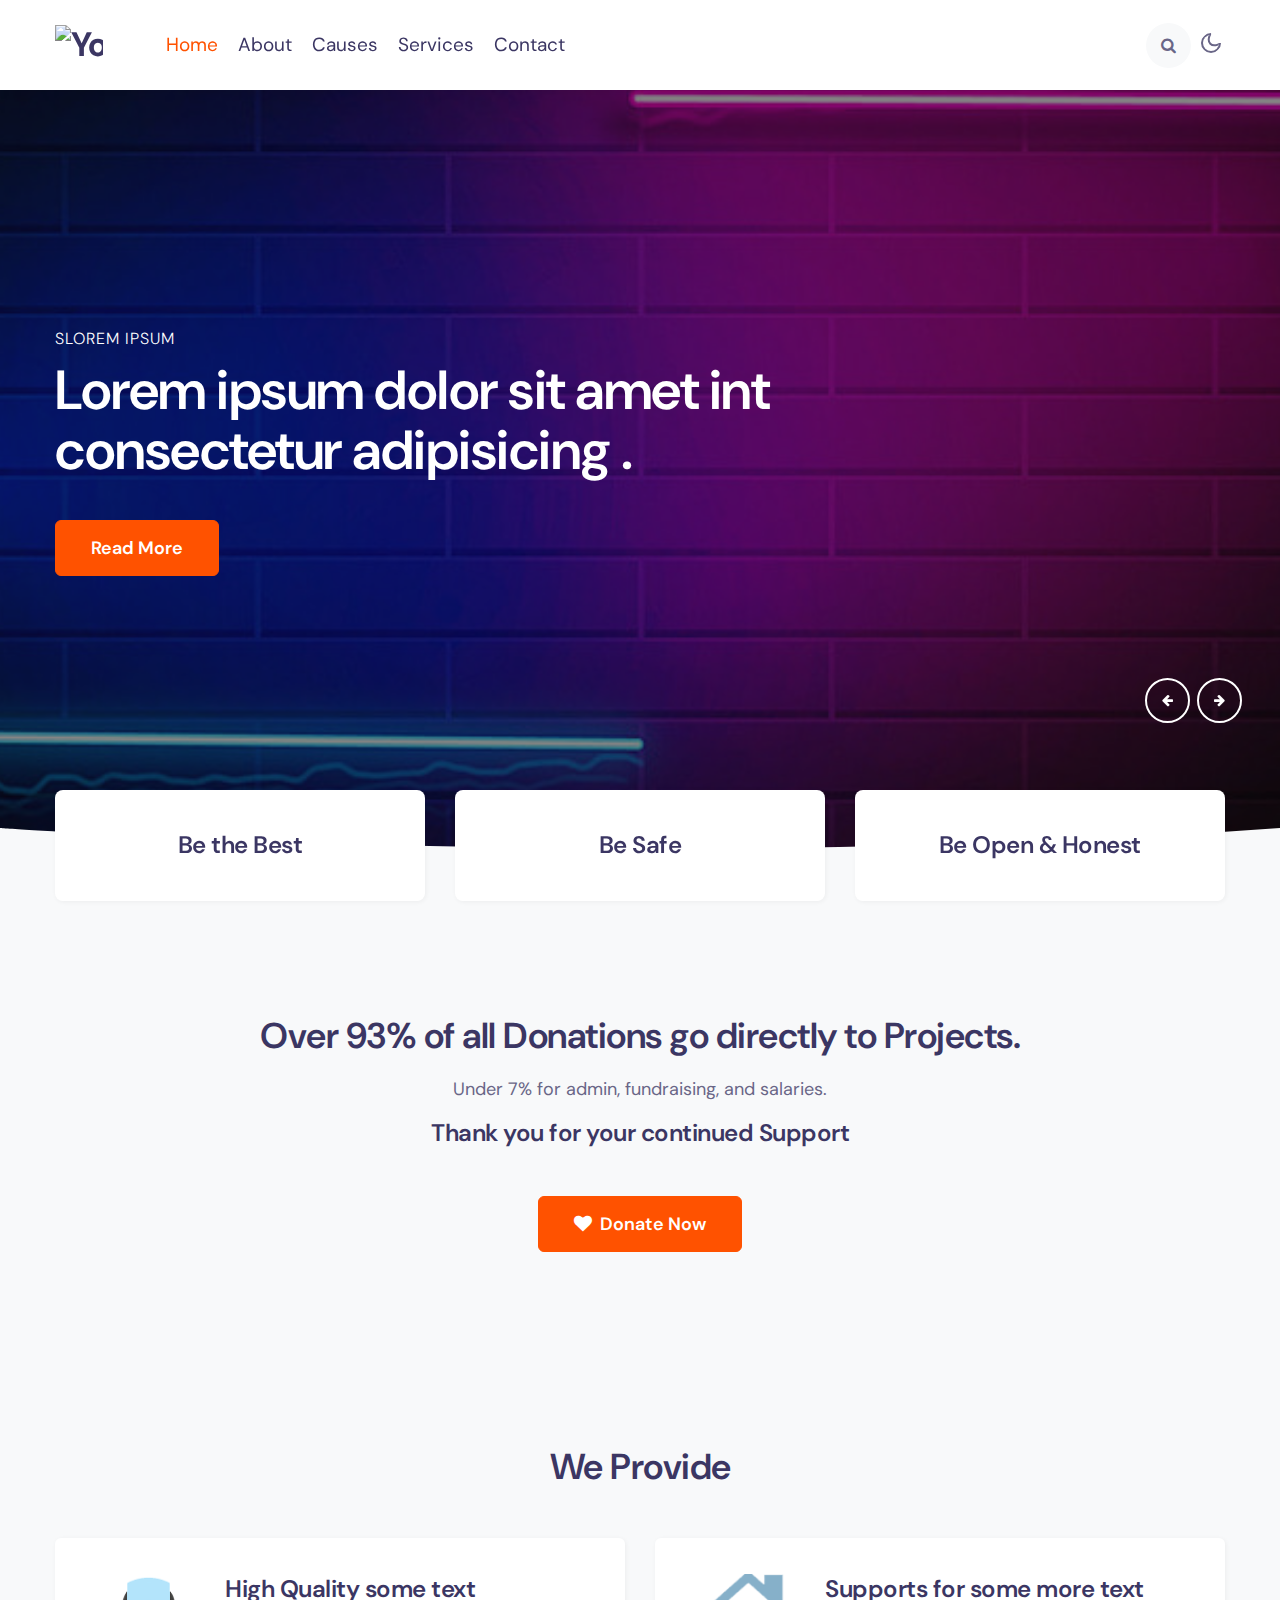
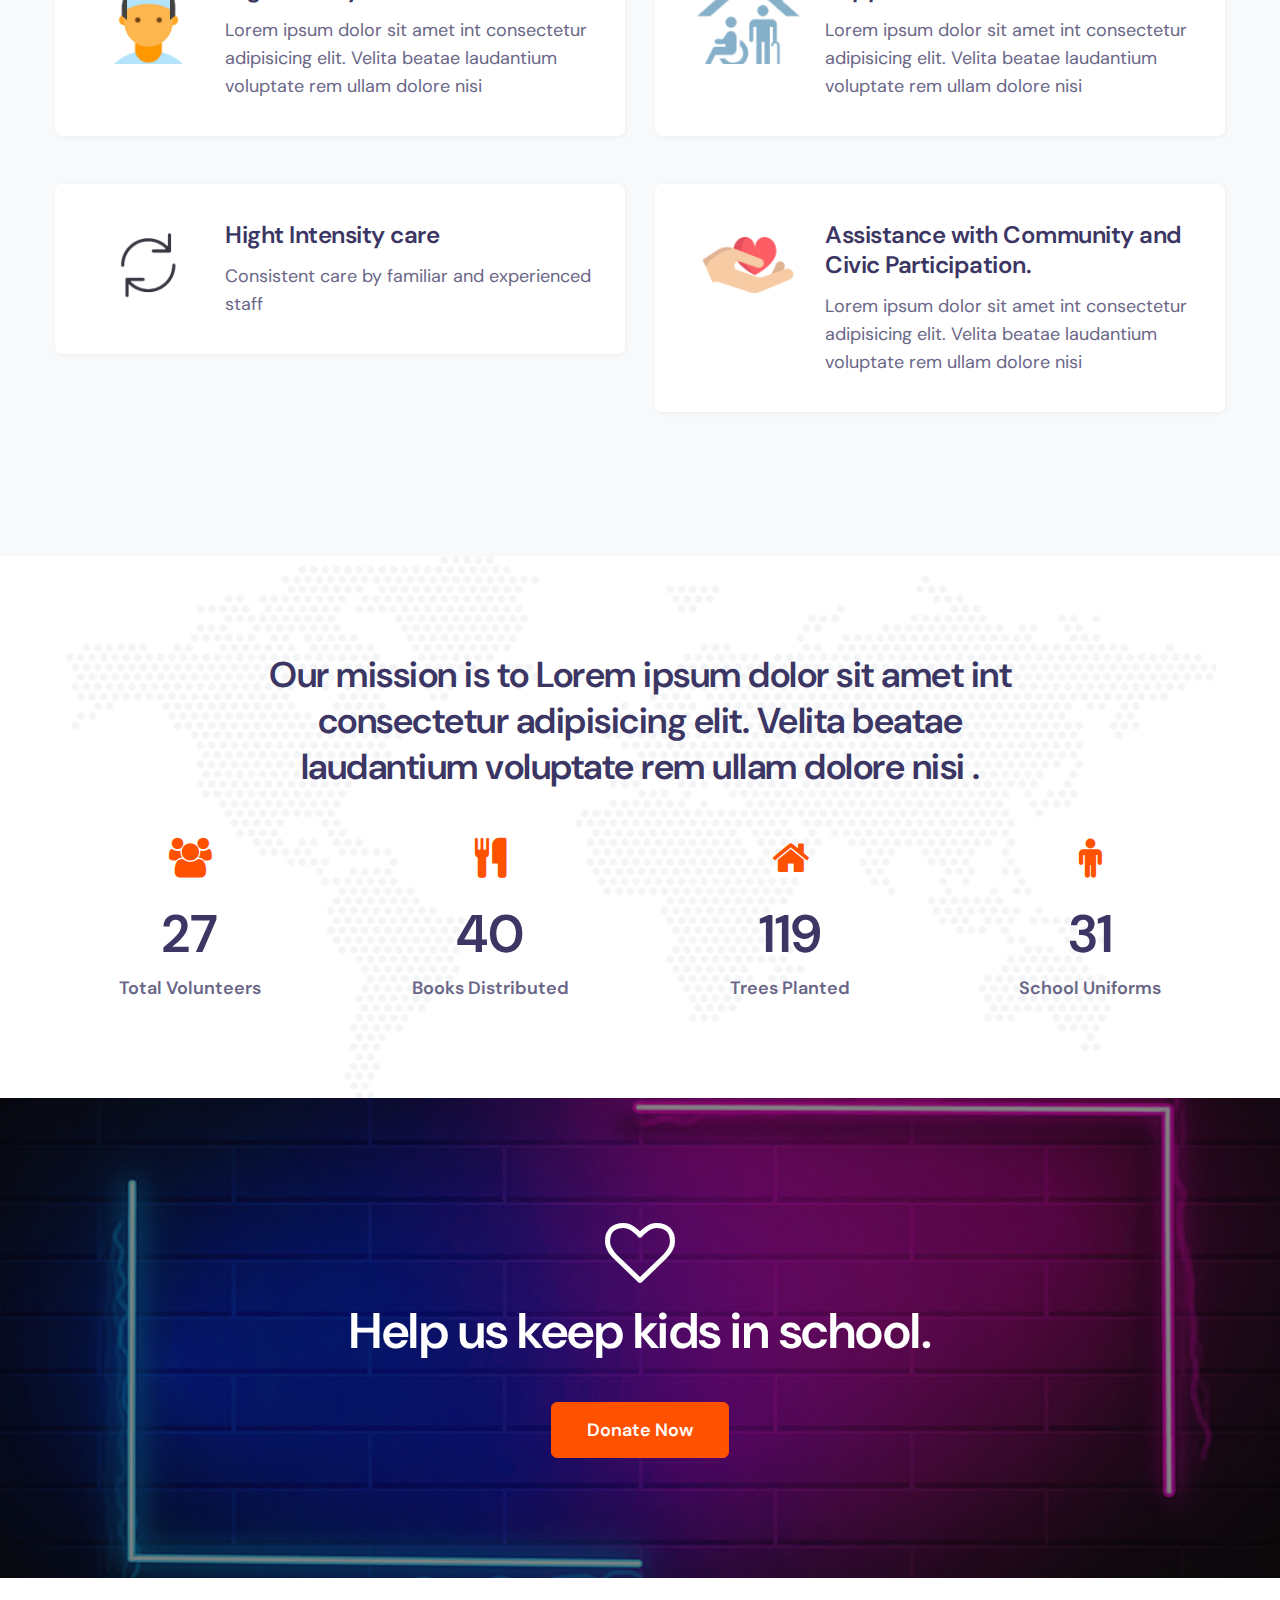
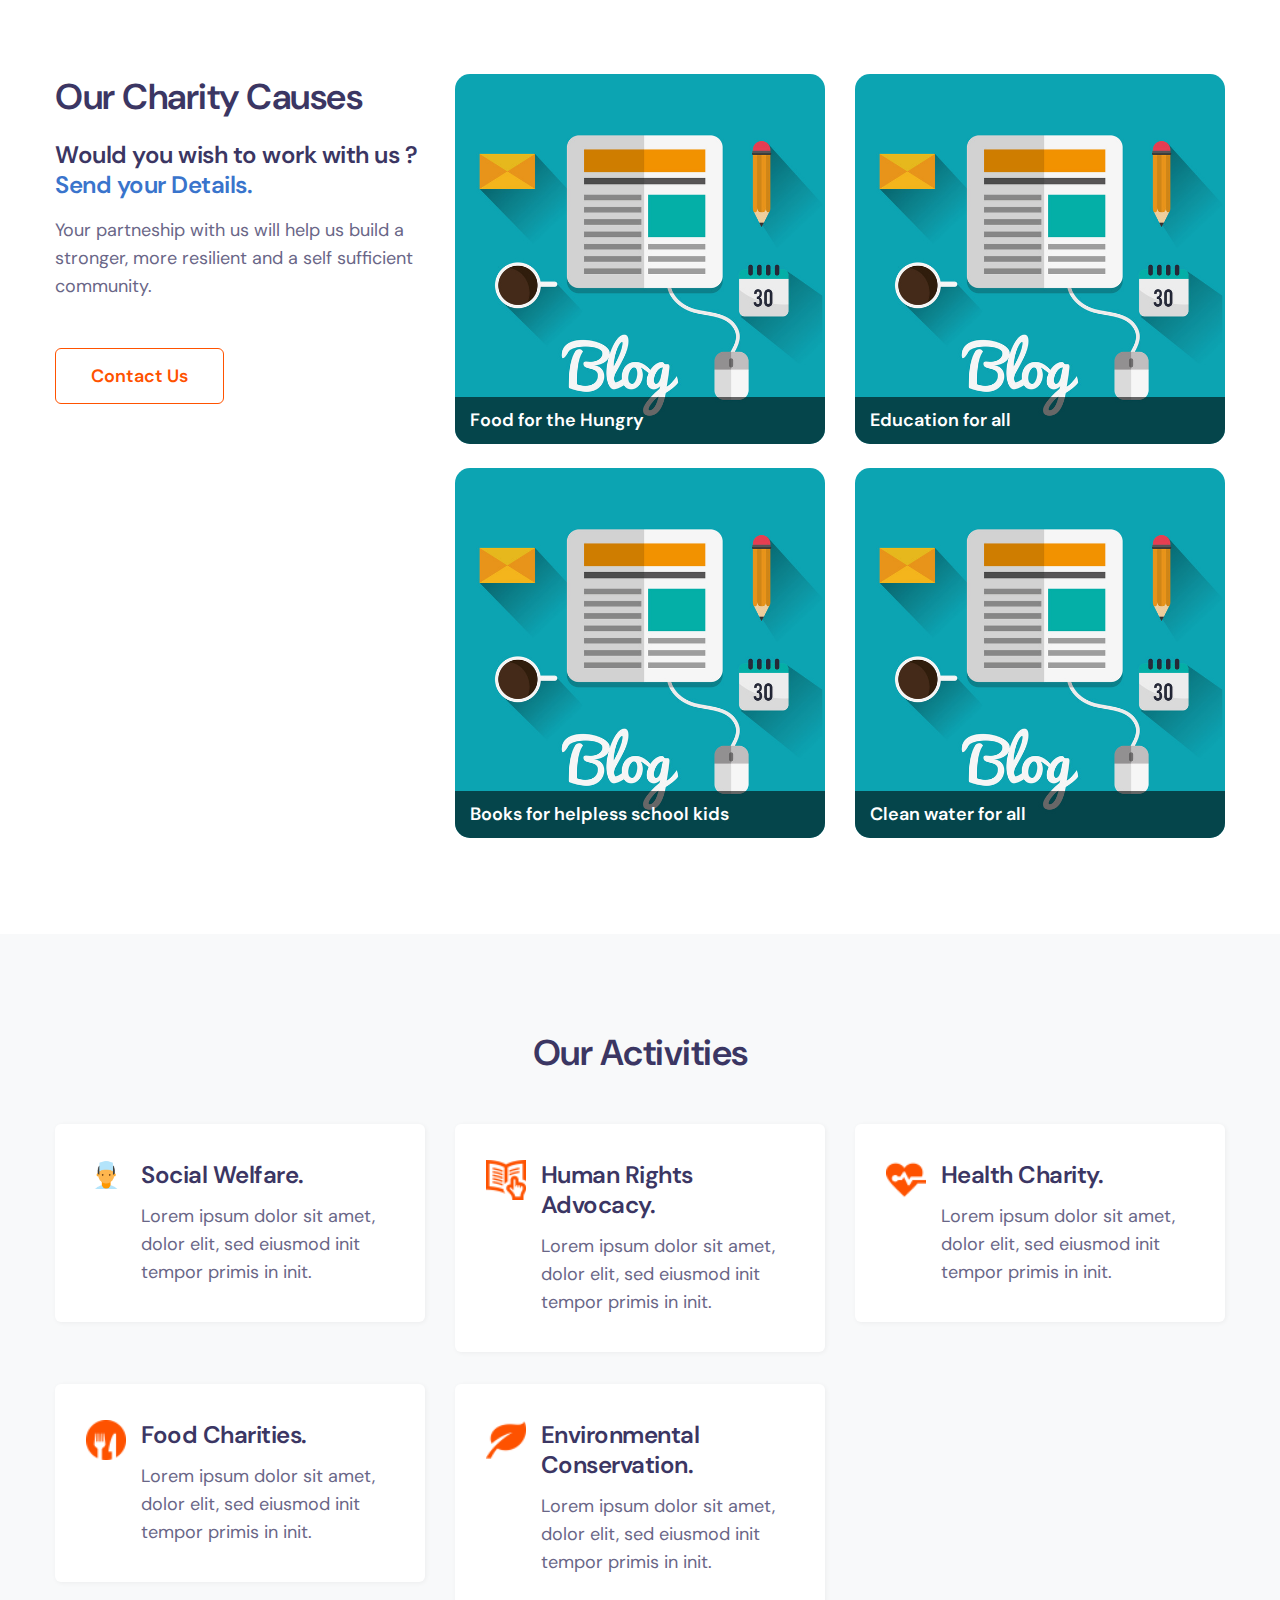
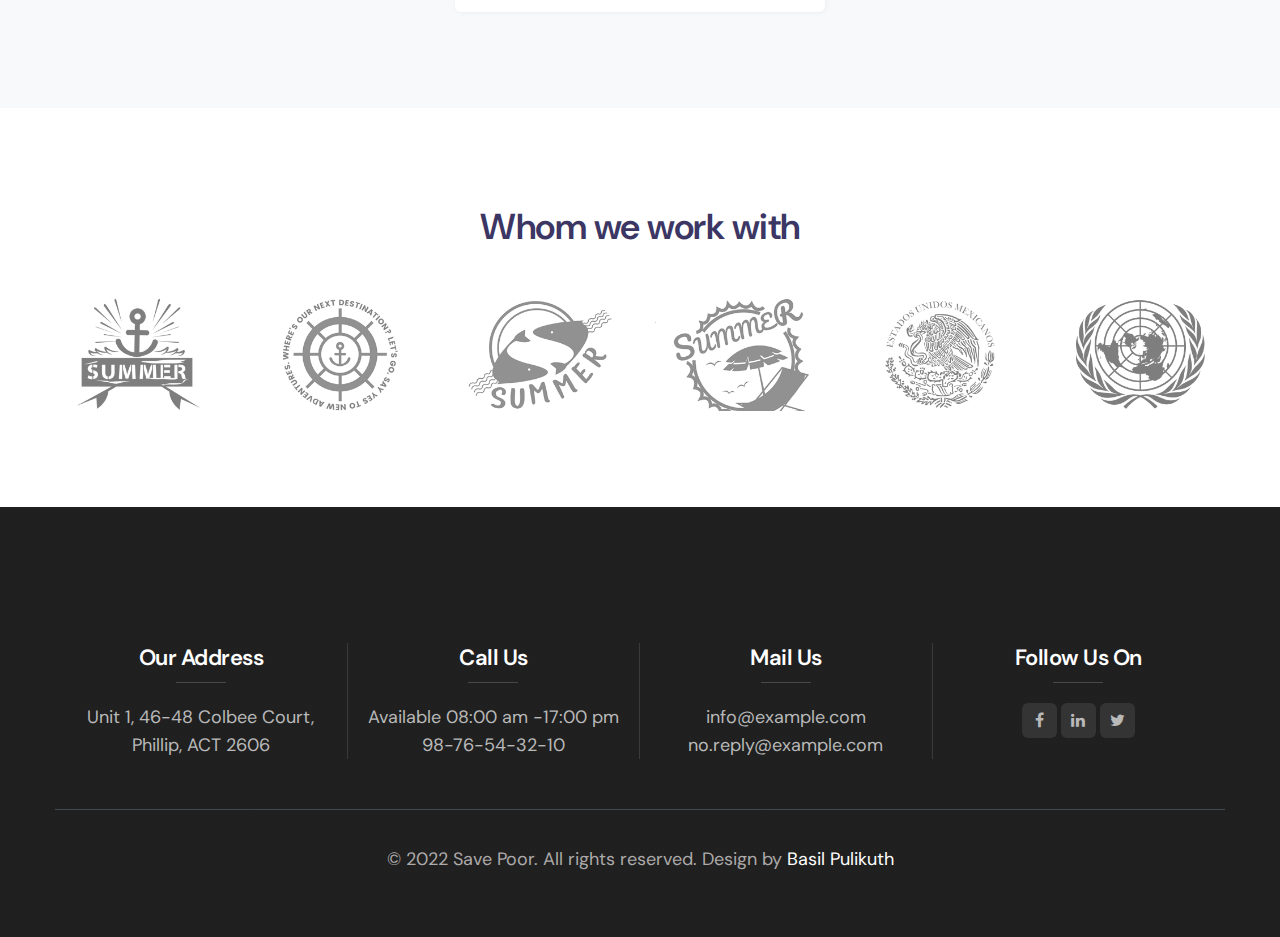
==== index.html @ de3ff063 "Add files via upload" ====
<!doctype html>
<html lang="en">
  <head>
    <!-- Required meta tags -->
    <meta charset="utf-8">
    <meta name="viewport" content="width=device-width, initial-scale=1, shrink-to-fit=no">
    <link rel="shortcut icon" href="./assets/images/it_logo-removebg-preview.png" type="image/x-icon">
    <title>Ganze Helping Hands </title>

    <link href="//fonts.googleapis.com/css2?family=DM+Sans:wght@400;700&display=swap" rel="stylesheet">
    
    <!-- Template CSS -->
    <link rel="stylesheet" href="assets/css/style-starter.css">
  </head>
  <body>
<!--header-->
<header id="site-header" class="fixed-top">
  <div class="container">
    <nav class="navbar navbar-expand-lg stroke">
      <h1><a class="navbar-brand mr-lg-5" href="index.html">
        <img src="" class="logo" alt="Your logo" title="Your logo" />   
        </a></h1>
      <!-- if logo is image enable this   
    <a class="navbar-brand" href="#index.html">
        <img src="image-path" alt="Your logo" title="Your logo" style="height:35px;" />
    </a> -->
      <button class="navbar-toggler  collapsed bg-gradient" type="button" data-toggle="collapse"
        data-target="#navbarTogglerDemo02" aria-controls="navbarTogglerDemo02" aria-expanded="false"
        aria-label="Toggle navigation">
        <span class="navbar-toggler-icon fa icon-expand fa-bars"></span>
        <span class="navbar-toggler-icon fa icon-close fa-times"></span>
        </span>
      </button>

      <div class="collapse navbar-collapse" id="navbarTogglerDemo02">
        <ul class="navbar-nav w-100">
          <li class="nav-item active">
            <a class="nav-link" href="index.html">Home <span class="sr-only">(current)</span></a>
          </li>
          <li class="nav-item @@about__active">
            <a class="nav-link" href="about.html">About</a>
          </li>
          <li class="nav-item @@causes__active">
            <a class="nav-link" href="causes.html">Causes</a>
          </li>
          <li class="nav-item @@services__active">
            <a class="nav-link" href="services.html">Services</a>
          </li>
          <li class="nav-item @@contact__active">
            <a class="nav-link" href="contact.html">Contact</a>
          </li>
         
          <li class="ml-lg-auto mr-lg-0 m-auto">
            <!--/search-right-->
            <div class="search-right">
              <a href="#search" title="search"><span class="fa fa-search" aria-hidden="true"></span></a>
              <!-- search popup -->
              <div id="search" class="pop-overlay">
                  <div class="popup">
                      <h4 class="mb-3">Search here</h4>
                      <form action="error.html" method="GET" class="search-box">
                          <input type="search" placeholder="Enter Keyword" name="search" required="required"
                              autofocus="">
                          <button type="submit" class="btn btn-style btn-primary">Search</button>
                      </form>

                  </div>
                  <a class="close" href="#close">×</a>
              </div>
              <!-- /search popup -->
          </div>
          <!--//search-right-->
          </li>
          
        </ul>
      </div>
      <!-- toggle switch for light and dark theme -->
      <div class="mobile-position">
        <nav class="navigation">
          <div class="theme-switch-wrapper">
            <label class="theme-switch" for="checkbox">
              <input type="checkbox" id="checkbox">
              <div class="mode-container">
                <i class="gg-sun"></i>
                <i class="gg-moon"></i>
              </div>
            </label>
          </div>
        </nav>
      </div>
      <!-- //toggle switch for light and dark theme -->
    </nav>
  </div>
</header>
<!-- //header -->
<!-- main-slider -->
<section class="w3l-main-slider" id="home">
    <div class="companies20-content">
        <div class="owl-one owl-carousel owl-theme">
            <div class="item">
                <li>
                    <div class="slider-info banner-view bg bg2">
                        <div class="banner-info">
                            <div class="container">
                                <div class="banner-info-bg text-left">
                                    <p>SLorem ipsum</p>
                                    <h5>Lorem ipsum dolor sit amet int consectetur adipisicing .</h5>
                                    <a href="about.html" class="btn btn-primary btn-style">Read More</a>
                                </div>
                            </div>
                        </div>
                    </div>
                </li>
            </div>
            <div class="item">
                <li>
                    <div class="slider-info  banner-view banner-top1 bg bg2">
                        <div class="banner-info">
                            <div class="container">
                                <div class="banner-info-bg text-left">
                                    <p>SLorem ipsum</p>
                                    <h5>Lorem ipsum dolor sit amet int consectetur adipisicing.</h5>
                                    <a href="about.html" class="btn btn-primary btn-style">Read More</a>
                                </div>
                            </div>
                        </div>
                    </div>
                </li>
            </div>
            <div class="item">
                <li>
                    <div class="slider-info banner-view banner-top2 bg bg2">
                        <div class="banner-info">
                            <div class="container">
                                <div class="banner-info-bg text-left">
                                    <p>SLorem ipsum</p>
                                    <h5>Lorem ipsum dolor sit amet int consectetur adipisicing.</h5>
                                    <a href="about.html" class="btn btn-primary btn-style">Read More</a>
                                </div>
                            </div>
                        </div>
                    </div>
                </li>
            </div>
            <div class="item">
                <li>
                    <div class="slider-info banner-view banner-top3 bg bg2">
                        <div class="banner-info">
                            <div class="container">
                                <div class="banner-info-bg text-left">
                                    <p>Lorem ipsum</p>
                                    <h5>SLorem ipsum dolor sit amet int consectetur adipisicing</h5>
                                    <a href="about.html" class="btn btn-primary btn-style">Read More</a>
                                </div>
                            </div>
                        </div>
                    </div>
                </li>
            </div>
        </div>
    </div>
</section>
<!-- /main-slider -->
<!-- banner image bottom shape -->
<div class="position-relative">
    <div class="shape overflow-hidden">
        <svg viewBox="0 0 2880 48" fill="none" xmlns="http://www.w3.org/2000/svg">
            <path d="M0 48H1437.5H2880V0H2160C1442.5 52 720 0 720 0H0V48Z" fill="currentColor">
            </path>
        </svg>
    </div>
</div>
<!-- //banner image bottom shape -->
<!-- home page block1 -->
<section class="homeblock1">
    <div class="container">
        <div class="row">
            <div class="col-lg-4 col-md-6 col-sm-12">
                <div class="box-wrap">
                    <h4><a href="#">Be the Best</a></h4>
                </div>
            </div>
            <div class="col-lg-4 col-md-6 col-sm-12 mt-md-0 mt-sm-4 mt-3">
                <div class="box-wrap">
                    <h4><a href="#">Be Safe</a></h4>
                </div>
            </div>
            <div class="col-lg-4 col-md-6 col-sm-12 mt-lg-0 mt-sm-4 mt-3">
                <div class="box-wrap">
                    <h4><a href="#">Be Open & Honest</a></h4>
                </div>
            </div>
        </div>
    </div>
</section>
<!-- //home page block1 -->
<!-- middle -->
	<div class="middle py-5" id="facts">
		<div class="container pt-lg-3">
			<div class="welcome-left text-center py-md-5 py-3">
                <h3 class="title-big">Over 93% of all Donations go directly to Projects.</h3>
                <p class="my-3">Under 7% for admin, fundraising, and salaries.</p>
                <h4>Thank you for your continued Support </h4>
				<a href="#donate" class="btn btn-style btn-primary mt-sm-5 mt-4"><span class="fa fa-heart mr-1"></span> Donate Now</a>
			</div>
		</div>
	</div>
	<!-- //middle -->

<!-- /bottom-grids-->

<section class=" provides w3-services-ab py-5" id="mission">
    <div class="container py-lg-5 py-md-4">
        <h3 class="title-big text-center mb-5">We Provide</h3>
        <div class="w3-services-grids">
            <div class="fea-gd-vv row">
                <div class="col-lg-6 col-md-6 mb-5">
                    <div class="float-lt feature-gd provides">
                        <div class="icon">
                            <img src="assets/images/home.png" alt="" class="img-fluid">
                        </div>
                        <div class="icon-info">
                            <h5>High Quality some text</h5>
                            <p> Lorem ipsum dolor sit amet int consectetur adipisicing elit. Velita beatae laudantium
                                voluptate rem ullam dolore nisi </p>

                        </div>
                    </div>
                </div>
                <div class="col-lg-6 col-md-6 mb-5">
                    <div class="float-lt feature-gd provides">
                        <div class="icon">
                            <img src="assets/images/i2.png" alt="" class="img-fluid">
                        </div>
                        <div class="icon-info">
                            <h5>Supports for some more text</h5>
                            <p> Lorem ipsum dolor sit amet int consectetur adipisicing elit. Velita beatae laudantium
                                voluptate rem ullam dolore nisi </p>

                        </div>
                    </div>
                </div>
                <div class="col-lg-6 col-md-6 mb-5">
                    <div class="float-lt feature-gd provides">
                        <div class="icon">
                            <img src="assets/images/i3.png" alt="" class="img-fluid">
                        </div>
                        <div class="icon-info">
                            <h5>Hight Intensity care</h5>
                            <p> Consistent care by familiar and experienced staff</p>

                        </div>
                    </div>
                </div>
                <div class="col-lg-6 col-md-6 mb-5">
                    <div class="float-lt feature-gd provides">
                        <div class="icon">
                            <img src="assets/images/i4.png" alt="" class="img-fluid">
                        </div>
                        <div class="icon-info">
                            <h5>Assistance with Community and Civic Participation.</h5>
                            <p> Lorem ipsum dolor sit amet int consectetur adipisicing elit. Velita beatae laudantium
                                voluptate rem ullam dolore nisi </p>

                        </div>
                    </div>
                </div>
             
            
            </div>
        </div>
    </div>
</section>
<!-- //bottom-grids-->
<!-- stats -->
<section class="w3_stats py-5" id="stats">
    <div class="container py-lg-5 py-md-4 py-2">
        <div class="title-content text-center">
            <h3 class="title-big">Our mission is to Lorem ipsum dolor sit amet int consectetur adipisicing elit. Velita beatae laudantium
                voluptate rem ullam dolore nisi .</h3>
        </div>
        <div class="w3-stats text-center">
            <div class="row">
                <div class="col-md-3 col-6">
                    <div class="counter">
                        <span class="fa fa-users"></span>
                        <div class="timer count-title count-number mt-3" data-to="150" data-speed="1000"></div>
                        <p class="count-text ">Total Volunteers</p>
                    </div>
                </div>
                <div class="col-md-3 col-6">
                    <div class="counter">
                        <span class="fa fa-cutlery"></span>
                        <div class="timer count-title count-number mt-3" data-to="225" data-speed="1000"></div>
                        <p class="count-text ">Books Distributed</p>
                    </div>
                </div>
                <div class="col-md-3 col-6">
                    <div class="counter">
                        <span class="fa fa-home"></span>
                        <div class="timer count-title count-number mt-3" data-to="1000" data-speed="1500"></div>
                        <p class="count-text ">Trees Planted</p>
                    </div>
                </div>
                <div class="col-md-3 col-6">
                    <div class="counter">
                        <span class="fa fa-male"></span>
                        <div class="timer count-title count-number mt-3" data-to="260" data-speed="1500"></div>
                        <p class="count-text ">School Uniforms</p>
                    </div>
                </div>
            </div>
        </div>
    </div>
</section>
<!-- //stats -->
<!-- bg -->
<div class="w3l-bg py-5">
    <div class="container py-lg-5 py-md-4">
        <div class="welcome-left text-center py-lg-4">
            <span class="fa fa-heart-o"></span>
            <h3 class="title-big">Help us keep kids in school.</h3>
            <a href="#donate" class="btn btn-style btn-primary mt-sm-5 mt-4">Donate Now</a>
        </div>
    </div>
</div>
<!-- //bg -->
<section class="w3l-index5 py-5" id="causes">
    <div class="container py-lg-5 py-md-4">
        <div class="row">
            <div class="col-lg-4">
                <div class="header-section">
                    <h3 class="title-big">Our Charity Causes </h3>
                    <h4>Would you wish to work with us ? <a href="#url">Send your Details.</a></h4>
                    <p class="mt-3 mb-lg-5 mb-4"> Your partneship with us will help us build a stronger, more resilient and a self sufficient community.</p>
                </div>
                <a href="contact.html" class="btn btn-outline-primary btn-style">Contact Us</a>
            </div>
            <div class="col-lg-4 col-md-6 mt-lg-0 mt-5">
                <div class="img-block">
                    <a href="causes.html">
                        <img src="assets/images/blog5.jpg" class="img-fluid radius-image-full" alt="image" />
                        <span class="title">Food for the Hungry</span>
                    </a>
                </div>
                <div class="img-block mt-4">
                    <a href="causes.html"> <img src="assets/images/blog2.jpg" class="img-fluid radius-image-full"
                            alt="image" />
                        <span class="title">Books for helpless school kids</span>
                    </a>
                </div>
            </div>
            <div class="col-lg-4 col-md-6 mt-lg-0 mt-md-5 mt-4">
                <div class="img-block">
                    <a href="causes.html"> <img src="assets/images/blog3.jpg" class="img-fluid radius-image-full"
                            alt="image" />
                        <span class="title">Education for all</span>
                    </a>
                </div>
                <div class="img-block mt-4">
                    <a href="causes.html">
                        <img src="assets/images/blog4.jpg" class="img-fluid radius-image-full" alt="image" />
                        <span class="title">Clean water for all</span>
                    </a>
                </div>
            </div>
        </div>
    </div>
</section>

<section class="w3-services-ab py-5" id="mission">
    <div class="container py-lg-5 py-md-4">
        <h3 class="title-big text-center mb-5">Our Activities</h3>
        <div class="w3-services-grids">
            <div class="fea-gd-vv row">
                <div class="col-lg-4 col-md-6">
                    <div class="float-lt feature-gd">
                        <div class="icon">
                            <img src="assets/images/home.png" alt="" class="img-fluid">
                        </div>
                        <div class="icon-info">
                            <h5>Social Welfare.</h5>
                            <p> Lorem ipsum dolor sit amet, dolor elit, sed eiusmod init
                                tempor primis in init.</p>

                        </div>
                    </div>
                </div>
                <div class="col-lg-4 col-md-6 mt-md-0 mt-4">
                    <div class="float-mid feature-gd">
                        <div class="icon">
                            <img src="assets/images/education.png" alt="" class="img-fluid">
                        </div>
                        <div class="icon-info">
                            <h5>Human Rights Advocacy.</h5>
                            <p> Lorem ipsum dolor sit amet, dolor elit, sed eiusmod init
                                tempor primis in init.</p>
                        </div>
                    </div>
                </div>
                <div class="col-lg-4 col-md-6 mt-lg-0 mt-4">
                    <div class="float-rt feature-gd">
                        <div class="icon">
                            <img src="assets/images/health.png" alt="" class="img-fluid">
                        </div>
                        <div class="icon-info">
                            <h5>Health Charity.</h5>
                            <p> Lorem ipsum dolor sit amet, dolor elit, sed eiusmod init
                                tempor primis in init.</p>
                        </div>
                    </div>
                </div>
                <!--<div class="col-lg-4 col-md-6 mt-4 pt-md-2">
                    <div class="float-lt feature-gd">
                        <div class="icon">
                            <img src="assets/images/icon1.png" alt="" class="img-fluid">
                        </div>
                        <div class="icon-info">
                            <h5>Environmental Conservation.</h5>
                            <p> Lorem ipsum dolor sit amet, dolor elit, sed eiusmod init
                                tempor primis in init.</p>

                        </div>
                    </div>
                </div>-->
                <div class="col-lg-4 col-md-6 mt-4 pt-md-2">
                    <div class="float-lt feature-gd">
                        <div class="icon">
                            <img src="assets/images/food.png" alt="" class="img-fluid">
                        </div>
                        <div class="icon-info">
                            <h5>Food Charities.</h5>
                            <p> Lorem ipsum dolor sit amet, dolor elit, sed eiusmod init
                                tempor primis in init.</p>

                        </div>
                    </div>
                </div>
                <div class="col-lg-4 col-md-6 mt-4 pt-md-2">
                    <div class="float-lt feature-gd">
                        <div class="icon">
                            <img src="assets/images/eco.png" alt="" class="img-fluid">
                        </div>
                        <div class="icon-info">
                            <h5>Environmental Conservation.</h5>
                            <p> Lorem ipsum dolor sit amet, dolor elit, sed eiusmod init
                                tempor primis in init.</p>

                        </div>
                    </div>
                </div>
            </div>
        </div>
    </div>
</section>

<section class="w3l-clients py-5" id="clients">
    <div class="call-w3 py-lg-5 py-md-4">
        <div class="container">
            <h3 class="title-big text-center">Whom we work with</h3>
            <div class="company-logos text-center mt-5">
                <div class="row logos">
                    <div class="col-lg-2 col-md-3 col-4">
                        <img src="assets/images/brand1.png" alt="" class="img-fluid">
                    </div>
                    <div class="col-lg-2 col-md-3 col-4">
                        <img src="assets/images/brand2.png" alt="" class="img-fluid">
                    </div>
                    <div class="col-lg-2 col-md-3 col-4">
                        <img src="assets/images/brand3.png" alt="" class="img-fluid">
                    </div>
                    <div class="col-lg-2 col-md-3 col-4 mt-md-0 mt-4">
                        <img src="assets/images/brand4.png" alt="" class="img-fluid">
                    </div>
                    <div class="col-lg-2 col-md-3 col-4 mt-lg-0 mt-4">
                        <img src="assets/images/brand5.png" alt="" class="img-fluid">
                    </div>
                    <div class="col-lg-2 col-md-3 col-4 mt-lg-0 mt-4">
                        <img src="assets/images/brand6.png" alt="" class="img-fluid">
                    </div>
                </div>
            </div>
        </div>
    </div>
</section>
<!-- footer 14 -->
<div class="w3l-footer-main">
  <div class="w3l-sub-footer-content">
      <section class="_form-3">
          <div class="form-main">
              <div class="container">
               
              </div>
          </div>
      </section>
      <!-- Footers-14 -->
      <footer class="footer-14">
          <div id="footers14-block">
              <div class="container">
                  <div class="footers20-content">
                      <div class="d-grid grid-col-4 grids-content">
                          <div class="column">
                              <h4>Our Address</h4>
                                <p>Unit 1, 46-48 Colbee Court, Phillip, ACT 2606</p>
                          </div>
                          <div class="column">
                              <h4>Call Us</h4>
                              <p>Available 08:00 am -17:00 pm</p>
                              <p><a href="tel:+9876543210">98-76-54-32-10</a></p>
                          </div>
                          <div class="column">
                              <h4>Mail Us</h4>
                              <p><a href="mailto:info@example.com">info@example.com</a></p>
                              <p><a href="mailto:no.reply@example.com">no.reply@example.com</a></p>
                          </div>
                          <div class="column">
                              <h4>Follow Us On</h4>
                              <ul>
                                  <li><a href="#facebook"><span class="fa fa-facebook"
                                              aria-hidden="true"></span></a>
                                  </li>
                                  <li><a href="#linkedin"><span class="fa fa-linkedin"
                                              aria-hidden="true"></span></a>
                                  </li>
                                  <li><a href="#twitter"><span class="fa fa-twitter"
                                              aria-hidden="true"></span></a>
                                  </li>
                                  
                                
                              </ul>
                          </div>
                      </div>
                  </div>
                  <div class="footers14-bottom d-flex justify-content-center">
                      <div class="copyright">
                          <p>© 2022 Save Poor. All rights reserved. Design by <a href="https://api.whatsapp.com/send?phone=9074397747&text=If%20you%20want%20website%20Contact%20me%20,%20Just%20Hy"
                                  target="_blank">Basil Pulikuth</a></p>
                      </div>
                      <!-- <div class="language-select d-flex">
                          <span class="fa fa-language" aria-hidden="true"></span>
                          <select>
                              <option>English</option>
                              <option>Estonina</option>
                              <option>Deutsch</option>
                              <option>Nederlan;ds</option>
                          </select>
                      </div> -->
                  </div>
              </div>
          </div>
          <!-- move top -->
          <button onclick="topFunction()" id="movetop" title="Go to top">
              &uarr;
          </button>
          <script>
              // When the user scrolls down 20px from the top of the document, show the button
              window.onscroll = function () {
                  scrollFunction()
              };

              function scrollFunction() {
                  if (document.body.scrollTop > 20 || document.documentElement.scrollTop > 20) {
                      document.getElementById("movetop").style.display = "block";
                  } else {
                      document.getElementById("movetop").style.display = "none";
                  }
              }

              // When the user clicks on the button, scroll to the top of the document
              function topFunction() {
                  document.body.scrollTop = 0;
                  document.documentElement.scrollTop = 0;
              }
          </script>
          <!-- /move top -->

      </footer>
      <!-- Footers-14 -->
  </div>
</div>
<!-- //footer 14 -->

<script src="assets/js/jquery-3.3.1.min.js"></script> <!-- Common jquery plugin -->

<script src="assets/js/theme-change.js"></script><!-- theme switch js (light and dark)-->
<script src="assets/js/owl.carousel.js"></script>

<!-- script for banner slider-->
<script>
  $(document).ready(function () {
    $('.owl-one').owlCarousel({
      loop: true,
      dots: false,
      margin: 0,
      nav: true,
      responsiveClass: true,
      autoplay: true,
      autoplayTimeout: 5000,
      autoplaySpeed: 1000,
      autoplayHoverPause: false,
      responsive: {
        0: {
          items: 1
        },
        480: {
          items: 1
        },
        667: {
          items: 1
        },
        1000: {
          items: 1
        }
      }
    })
  })
</script>
<!-- //script -->

<!-- script for tesimonials carousel slider -->
<script>
  $(document).ready(function () {
    $("#owl-demo1").owlCarousel({
      loop: true,
      margin: 20,
      nav: false,
      responsiveClass: true,
      responsive: {
        0: {
          items: 1
        },
        736: {
          items: 1
        },
        1000: {
          items: 2,
          loop: false
        }
      }
    })
  })
</script>
<!-- //script for tesimonials carousel slider -->

<script src="assets/js/counter.js"></script>

<!--/MENU-JS-->
<script>
  $(window).on("scroll", function () {
    var scroll = $(window).scrollTop();

    if (scroll >= 80) {
      $("#site-header").addClass("nav-fixed");
    } else {
      $("#site-header").removeClass("nav-fixed");
    }
  });

  //Main navigation Active Class Add Remove
  $(".navbar-toggler").on("click", function () {
    $("header").toggleClass("active");
  });
  $(document).on("ready", function () {
    if ($(window).width() > 991) {
      $("header").removeClass("active");
    }
    $(window).on("resize", function () {
      if ($(window).width() > 991) {
        $("header").removeClass("active");
      }
    });
  });
</script>
<!--//MENU-JS-->

<!-- disable body scroll which navbar is in active -->
<script>
  $(function () {
    $('.navbar-toggler').click(function () {
      $('body').toggleClass('noscroll');
    })
  });
</script>
<!-- //disable body scroll which navbar is in active -->

<!--bootstrap-->
<script src="assets/js/bootstrap.min.js"></script>
<!-- //bootstrap-->
</body>

</html>
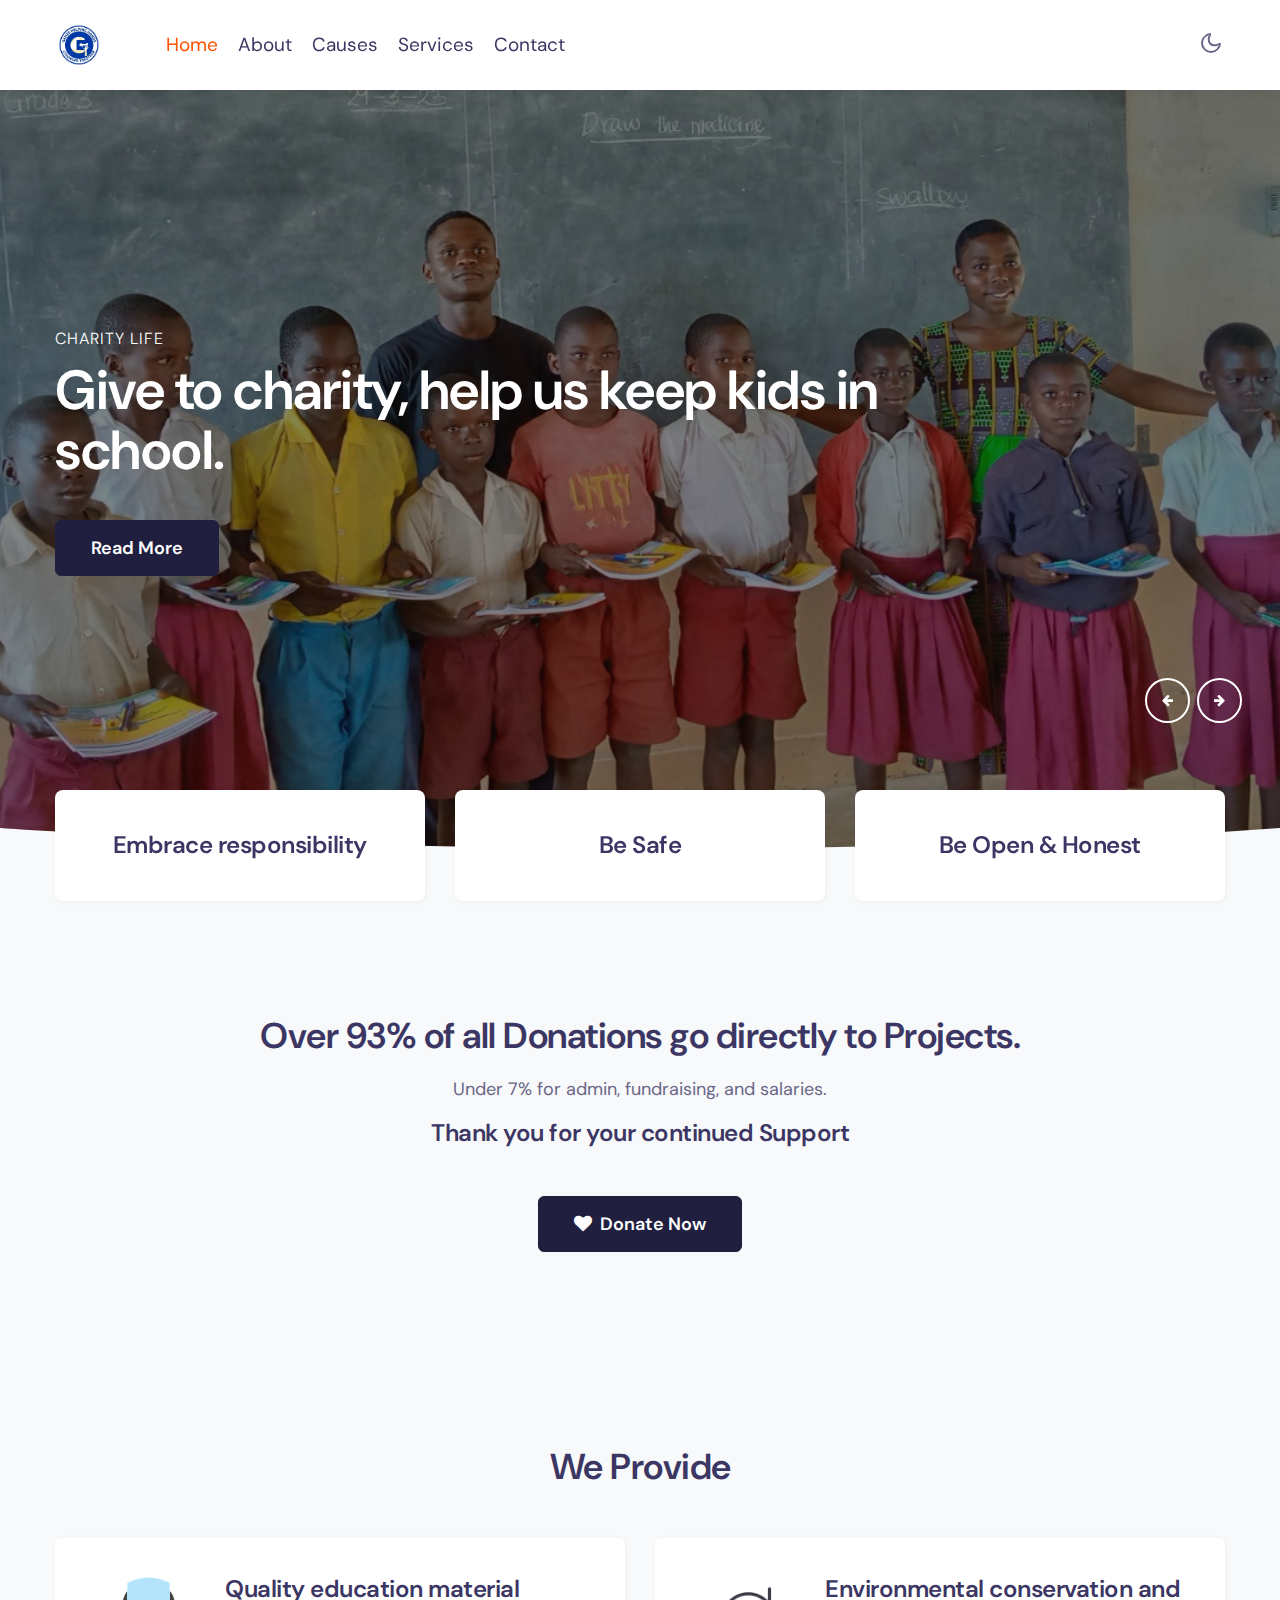
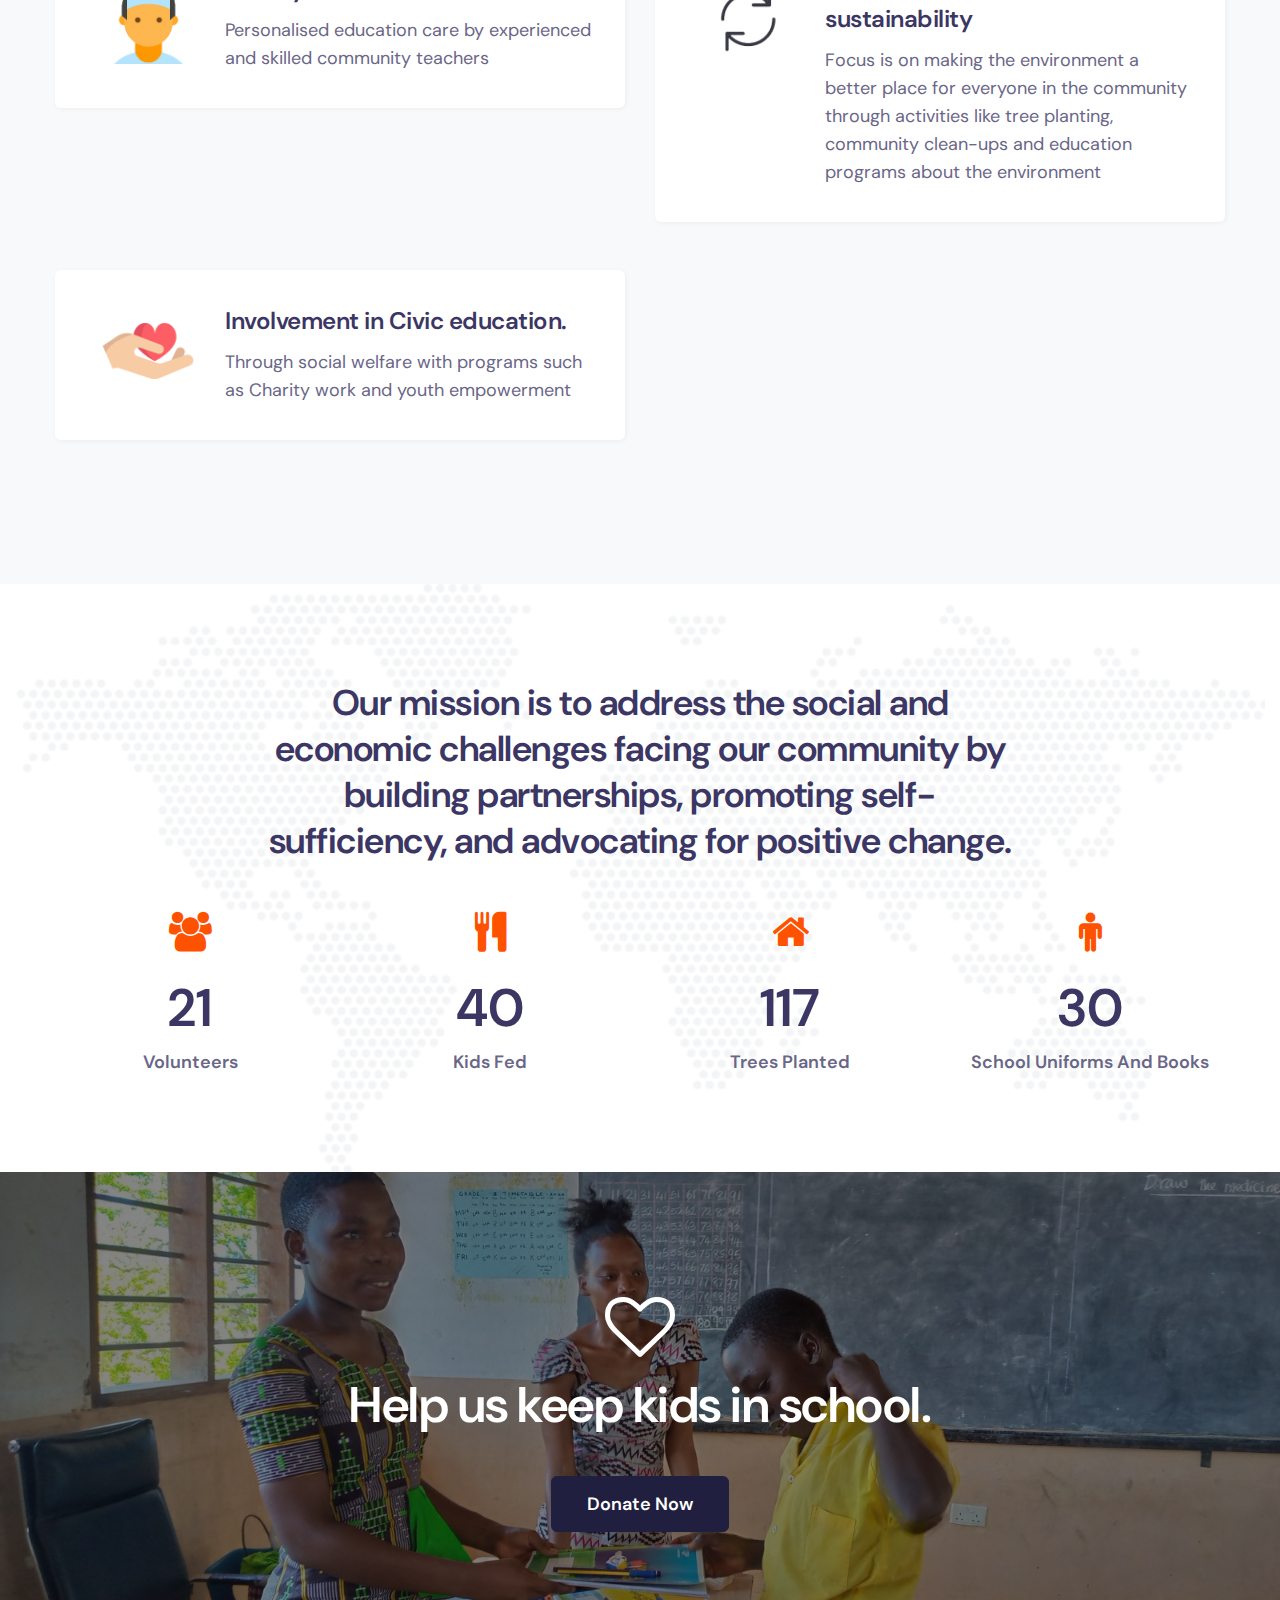
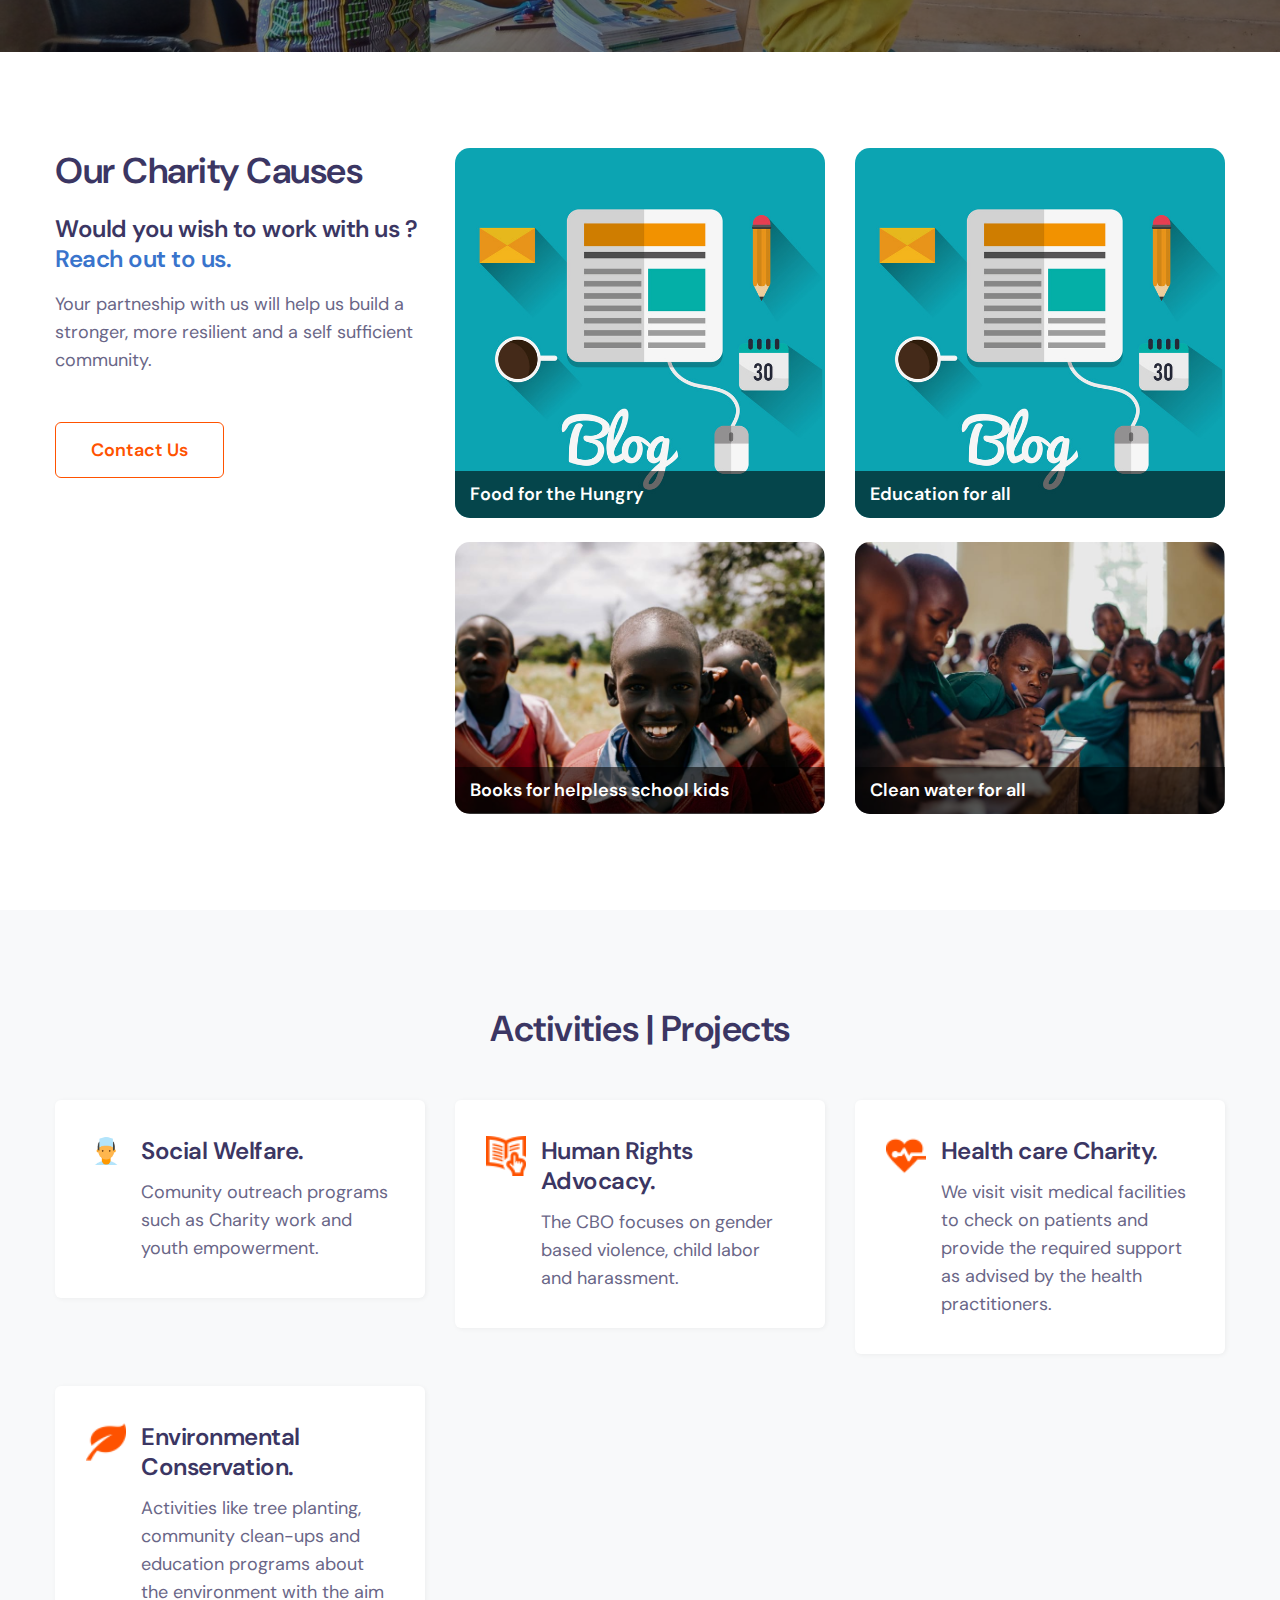
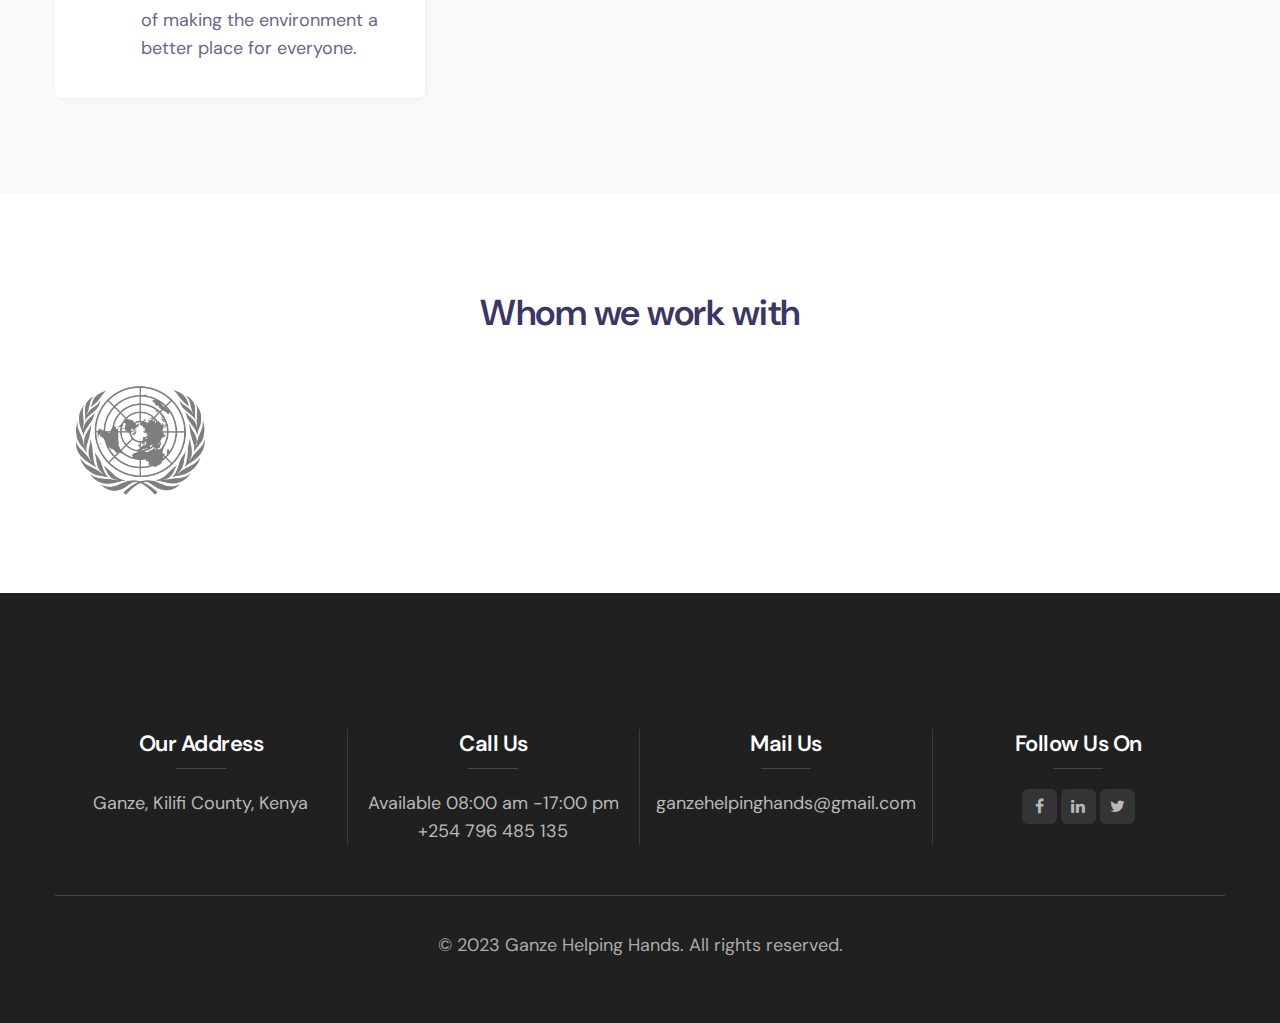
==== commit b117dcab: "Add files via upload" ====
--- a/index.html
+++ b/index.html
@@ -18,7 +18,7 @@
   <div class="container">
     <nav class="navbar navbar-expand-lg stroke">
       <h1><a class="navbar-brand mr-lg-5" href="index.html">
-        <img src="" class="logo" alt="Your logo" title="Your logo" />   
+        <img src="assets/images/it_logo-removebg-preview.png" class="logo" alt="Your logo" title="Your logo" />   
         </a></h1>
       <!-- if logo is image enable this   
     <a class="navbar-brand" href="#index.html">
@@ -50,11 +50,11 @@
             <a class="nav-link" href="contact.html">Contact</a>
           </li>
          
-          <li class="ml-lg-auto mr-lg-0 m-auto">
-            <!--/search-right-->
+          <!--<li class="ml-lg-auto mr-lg-0 m-auto">
+            <!--/search-right--
             <div class="search-right">
               <a href="#search" title="search"><span class="fa fa-search" aria-hidden="true"></span></a>
-              <!-- search popup -->
+              <!-- search popup --
               <div id="search" class="pop-overlay">
                   <div class="popup">
                       <h4 class="mb-3">Search here</h4>
@@ -67,10 +67,10 @@
                   </div>
                   <a class="close" href="#close">×</a>
               </div>
-              <!-- /search popup -->
+              <!-- /search popup --
           </div>
-          <!--//search-right-->
-          </li>
+          <!--//search-right--
+          </li>-->
           
         </ul>
       </div>
@@ -103,8 +103,8 @@
                         <div class="banner-info">
                             <div class="container">
                                 <div class="banner-info-bg text-left">
-                                    <p>SLorem ipsum</p>
-                                    <h5>Lorem ipsum dolor sit amet int consectetur adipisicing .</h5>
+                                    <p>Charity life</p>
+                                    <h5>Give to charity, help us keep kids in school.</h5>
                                     <a href="about.html" class="btn btn-primary btn-style">Read More</a>
                                 </div>
                             </div>
@@ -118,8 +118,8 @@
                         <div class="banner-info">
                             <div class="container">
                                 <div class="banner-info-bg text-left">
-                                    <p>SLorem ipsum</p>
-                                    <h5>Lorem ipsum dolor sit amet int consectetur adipisicing.</h5>
+                                    <p>Unconditional help</p>
+                                    <h5>Donate with kindness, any amount donated counts.</h5>
                                     <a href="about.html" class="btn btn-primary btn-style">Read More</a>
                                 </div>
                             </div>
@@ -133,8 +133,8 @@
                         <div class="banner-info">
                             <div class="container">
                                 <div class="banner-info-bg text-left">
-                                    <p>SLorem ipsum</p>
-                                    <h5>Lorem ipsum dolor sit amet int consectetur adipisicing.</h5>
+                                    <p>Save the environment</p>
+                                    <h5>Walk with us this journey of environmental conservation.</h5>
                                     <a href="about.html" class="btn btn-primary btn-style">Read More</a>
                                 </div>
                             </div>
@@ -148,8 +148,8 @@
                         <div class="banner-info">
                             <div class="container">
                                 <div class="banner-info-bg text-left">
-                                    <p>Lorem ipsum</p>
-                                    <h5>SLorem ipsum dolor sit amet int consectetur adipisicing</h5>
+                                    <p>Human rights advocacy</p>
+                                    <h5>We look into gender based violence, child labour and harassment</h5>
                                     <a href="about.html" class="btn btn-primary btn-style">Read More</a>
                                 </div>
                             </div>
@@ -177,7 +177,7 @@
         <div class="row">
             <div class="col-lg-4 col-md-6 col-sm-12">
                 <div class="box-wrap">
-                    <h4><a href="#">Be the Best</a></h4>
+                    <h4><a href="#">Embrace responsibility</a></h4>
                 </div>
             </div>
             <div class="col-lg-4 col-md-6 col-sm-12 mt-md-0 mt-sm-4 mt-3">
@@ -220,14 +220,13 @@
                             <img src="assets/images/home.png" alt="" class="img-fluid">
                         </div>
                         <div class="icon-info">
-                            <h5>High Quality some text</h5>
-                            <p> Lorem ipsum dolor sit amet int consectetur adipisicing elit. Velita beatae laudantium
-                                voluptate rem ullam dolore nisi </p>
-
-                        </div>
-                    </div>
-                </div>
-                <div class="col-lg-6 col-md-6 mb-5">
+                            <h5>Quality education material</h5>
+                            <p> Personalised education care by experienced and skilled community teachers</p>
+
+                        </div>
+                    </div>
+                </div>
+                <!--<div class="col-lg-6 col-md-6 mb-5">
                     <div class="float-lt feature-gd provides">
                         <div class="icon">
                             <img src="assets/images/i2.png" alt="" class="img-fluid">
@@ -239,15 +238,15 @@
 
                         </div>
                     </div>
-                </div>
+                </div>-->
                 <div class="col-lg-6 col-md-6 mb-5">
                     <div class="float-lt feature-gd provides">
                         <div class="icon">
                             <img src="assets/images/i3.png" alt="" class="img-fluid">
                         </div>
                         <div class="icon-info">
-                            <h5>Hight Intensity care</h5>
-                            <p> Consistent care by familiar and experienced staff</p>
+                            <h5>Environmental conservation and sustainability</h5>
+                            <p>Focus is on making the environment a better place for everyone in the community through activities like tree planting, community clean-ups and education programs about the environment</p>
 
                         </div>
                     </div>
@@ -258,9 +257,8 @@
                             <img src="assets/images/i4.png" alt="" class="img-fluid">
                         </div>
                         <div class="icon-info">
-                            <h5>Assistance with Community and Civic Participation.</h5>
-                            <p> Lorem ipsum dolor sit amet int consectetur adipisicing elit. Velita beatae laudantium
-                                voluptate rem ullam dolore nisi </p>
+                            <h5>Involvement in Civic education.</h5>
+                            <p>Through social welfare with programs such as Charity work and youth empowerment</p>
 
                         </div>
                     </div>
@@ -276,23 +274,23 @@
 <section class="w3_stats py-5" id="stats">
     <div class="container py-lg-5 py-md-4 py-2">
         <div class="title-content text-center">
-            <h3 class="title-big">Our mission is to Lorem ipsum dolor sit amet int consectetur adipisicing elit. Velita beatae laudantium
-                voluptate rem ullam dolore nisi .</h3>
+            <h3 class="title-big">Our mission is to address the social and economic challenges facing our community by building partnerships,
+                 promoting self-sufficiency, and advocating for positive change.</h3>
         </div>
         <div class="w3-stats text-center">
             <div class="row">
                 <div class="col-md-3 col-6">
                     <div class="counter">
                         <span class="fa fa-users"></span>
-                        <div class="timer count-title count-number mt-3" data-to="150" data-speed="1000"></div>
-                        <p class="count-text ">Total Volunteers</p>
+                        <div class="timer count-title count-number mt-3" data-to="120" data-speed="1000"></div>
+                        <p class="count-text ">Volunteers</p>
                     </div>
                 </div>
                 <div class="col-md-3 col-6">
                     <div class="counter">
                         <span class="fa fa-cutlery"></span>
                         <div class="timer count-title count-number mt-3" data-to="225" data-speed="1000"></div>
-                        <p class="count-text ">Books Distributed</p>
+                        <p class="count-text ">Kids fed</p>
                     </div>
                 </div>
                 <div class="col-md-3 col-6">
@@ -306,7 +304,7 @@
                     <div class="counter">
                         <span class="fa fa-male"></span>
                         <div class="timer count-title count-number mt-3" data-to="260" data-speed="1500"></div>
-                        <p class="count-text ">School Uniforms</p>
+                        <p class="count-text ">School Uniforms and books</p>
                     </div>
                 </div>
             </div>
@@ -331,7 +329,7 @@
             <div class="col-lg-4">
                 <div class="header-section">
                     <h3 class="title-big">Our Charity Causes </h3>
-                    <h4>Would you wish to work with us ? <a href="#url">Send your Details.</a></h4>
+                    <h4>Would you wish to work with us ? <a href="contact.html">Reach out to us.</a></h4>
                     <p class="mt-3 mb-lg-5 mb-4"> Your partneship with us will help us build a stronger, more resilient and a self sufficient community.</p>
                 </div>
                 <a href="contact.html" class="btn btn-outline-primary btn-style">Contact Us</a>
@@ -339,7 +337,7 @@
             <div class="col-lg-4 col-md-6 mt-lg-0 mt-5">
                 <div class="img-block">
                     <a href="causes.html">
-                        <img src="assets/images/blog5.jpg" class="img-fluid radius-image-full" alt="image" />
+                        <img src="assets/images/blog1.jpg" class="img-fluid radius-image-full" alt="image" />
                         <span class="title">Food for the Hungry</span>
                     </a>
                 </div>
@@ -370,7 +368,7 @@
 
 <section class="w3-services-ab py-5" id="mission">
     <div class="container py-lg-5 py-md-4">
-        <h3 class="title-big text-center mb-5">Our Activities</h3>
+        <h3 class="title-big text-center mb-5">Activities | Projects</h3>
         <div class="w3-services-grids">
             <div class="fea-gd-vv row">
                 <div class="col-lg-4 col-md-6">
@@ -380,8 +378,7 @@
                         </div>
                         <div class="icon-info">
                             <h5>Social Welfare.</h5>
-                            <p> Lorem ipsum dolor sit amet, dolor elit, sed eiusmod init
-                                tempor primis in init.</p>
+                            <p>Comunity outreach programs such as Charity work and youth empowerment.</p>
 
                         </div>
                     </div>
@@ -393,8 +390,7 @@
                         </div>
                         <div class="icon-info">
                             <h5>Human Rights Advocacy.</h5>
-                            <p> Lorem ipsum dolor sit amet, dolor elit, sed eiusmod init
-                                tempor primis in init.</p>
+                            <p>The CBO focuses on gender based violence, child labor and harassment.</p>
                         </div>
                     </div>
                 </div>
@@ -404,26 +400,24 @@
                             <img src="assets/images/health.png" alt="" class="img-fluid">
                         </div>
                         <div class="icon-info">
-                            <h5>Health Charity.</h5>
-                            <p> Lorem ipsum dolor sit amet, dolor elit, sed eiusmod init
-                                tempor primis in init.</p>
+                            <h5>Health care Charity.</h5>
+                            <p>We visit visit medical facilities to check on patients and provide the required support as advised by the health practitioners.</p>
+                        </div>
+                    </div>
+                </div>
+                <div class="col-lg-4 col-md-6 mt-4 pt-md-2">
+                    <div class="float-lt feature-gd">
+                        <div class="icon">
+                            <img src="assets/images/eco.png" alt="" class="img-fluid">
+                        </div>
+                        <div class="icon-info">
+                            <h5>Environmental Conservation.</h5>
+                            <p>Activities like tree planting, community clean-ups and education programs about the environment with the aim of making the environment a better place for everyone.</p>
+
                         </div>
                     </div>
                 </div>
                 <!--<div class="col-lg-4 col-md-6 mt-4 pt-md-2">
-                    <div class="float-lt feature-gd">
-                        <div class="icon">
-                            <img src="assets/images/icon1.png" alt="" class="img-fluid">
-                        </div>
-                        <div class="icon-info">
-                            <h5>Environmental Conservation.</h5>
-                            <p> Lorem ipsum dolor sit amet, dolor elit, sed eiusmod init
-                                tempor primis in init.</p>
-
-                        </div>
-                    </div>
-                </div>-->
-                <div class="col-lg-4 col-md-6 mt-4 pt-md-2">
                     <div class="float-lt feature-gd">
                         <div class="icon">
                             <img src="assets/images/food.png" alt="" class="img-fluid">
@@ -436,19 +430,18 @@
                         </div>
                     </div>
                 </div>
-                <div class="col-lg-4 col-md-6 mt-4 pt-md-2">
+                <!--<div class="col-lg-4 col-md-6 mt-4 pt-md-2">
                     <div class="float-lt feature-gd">
                         <div class="icon">
                             <img src="assets/images/eco.png" alt="" class="img-fluid">
                         </div>
                         <div class="icon-info">
                             <h5>Environmental Conservation.</h5>
-                            <p> Lorem ipsum dolor sit amet, dolor elit, sed eiusmod init
-                                tempor primis in init.</p>
-
-                        </div>
-                    </div>
-                </div>
+                            <p>Engage in activities like tree planting, community clean-ups and education programs about the environment with the aim of making the environment a better place for everyone.</p>
+
+                        </div>
+                    </div>
+                </div>-->
             </div>
         </div>
     </div>
@@ -460,7 +453,7 @@
             <h3 class="title-big text-center">Whom we work with</h3>
             <div class="company-logos text-center mt-5">
                 <div class="row logos">
-                    <div class="col-lg-2 col-md-3 col-4">
+                    <!--<div class="col-lg-2 col-md-3 col-4">
                         <img src="assets/images/brand1.png" alt="" class="img-fluid">
                     </div>
                     <div class="col-lg-2 col-md-3 col-4">
@@ -474,7 +467,7 @@
                     </div>
                     <div class="col-lg-2 col-md-3 col-4 mt-lg-0 mt-4">
                         <img src="assets/images/brand5.png" alt="" class="img-fluid">
-                    </div>
+                    </div>-->
                     <div class="col-lg-2 col-md-3 col-4 mt-lg-0 mt-4">
                         <img src="assets/images/brand6.png" alt="" class="img-fluid">
                     </div>
@@ -501,17 +494,17 @@
                       <div class="d-grid grid-col-4 grids-content">
                           <div class="column">
                               <h4>Our Address</h4>
-                                <p>Unit 1, 46-48 Colbee Court, Phillip, ACT 2606</p>
+                                <p>Ganze, Kilifi County, Kenya</p>
                           </div>
                           <div class="column">
                               <h4>Call Us</h4>
                               <p>Available 08:00 am -17:00 pm</p>
-                              <p><a href="tel:+9876543210">98-76-54-32-10</a></p>
+                              <p><a href="tel:+254 796 485 135">+254 796 485 135</a></p>
                           </div>
                           <div class="column">
                               <h4>Mail Us</h4>
-                              <p><a href="mailto:info@example.com">info@example.com</a></p>
-                              <p><a href="mailto:no.reply@example.com">no.reply@example.com</a></p>
+                              <p><a href="mailto:info@example.com">ganzehelpinghands@gmail.com</a></p>
+                              <!--<p><a href="mailto:no.reply@example.com">no.reply@example.com</a></p>-->
                           </div>
                           <div class="column">
                               <h4>Follow Us On</h4>
@@ -533,8 +526,7 @@
                   </div>
                   <div class="footers14-bottom d-flex justify-content-center">
                       <div class="copyright">
-                          <p>© 2022 Save Poor. All rights reserved. Design by <a href="https://api.whatsapp.com/send?phone=9074397747&text=If%20you%20want%20website%20Contact%20me%20,%20Just%20Hy"
-                                  target="_blank">Basil Pulikuth</a></p>
+                          <p>© 2023 Ganze Helping Hands. All rights reserved.</p>
                       </div>
                       <!-- <div class="language-select d-flex">
                           <span class="fa fa-language" aria-hidden="true"></span>
